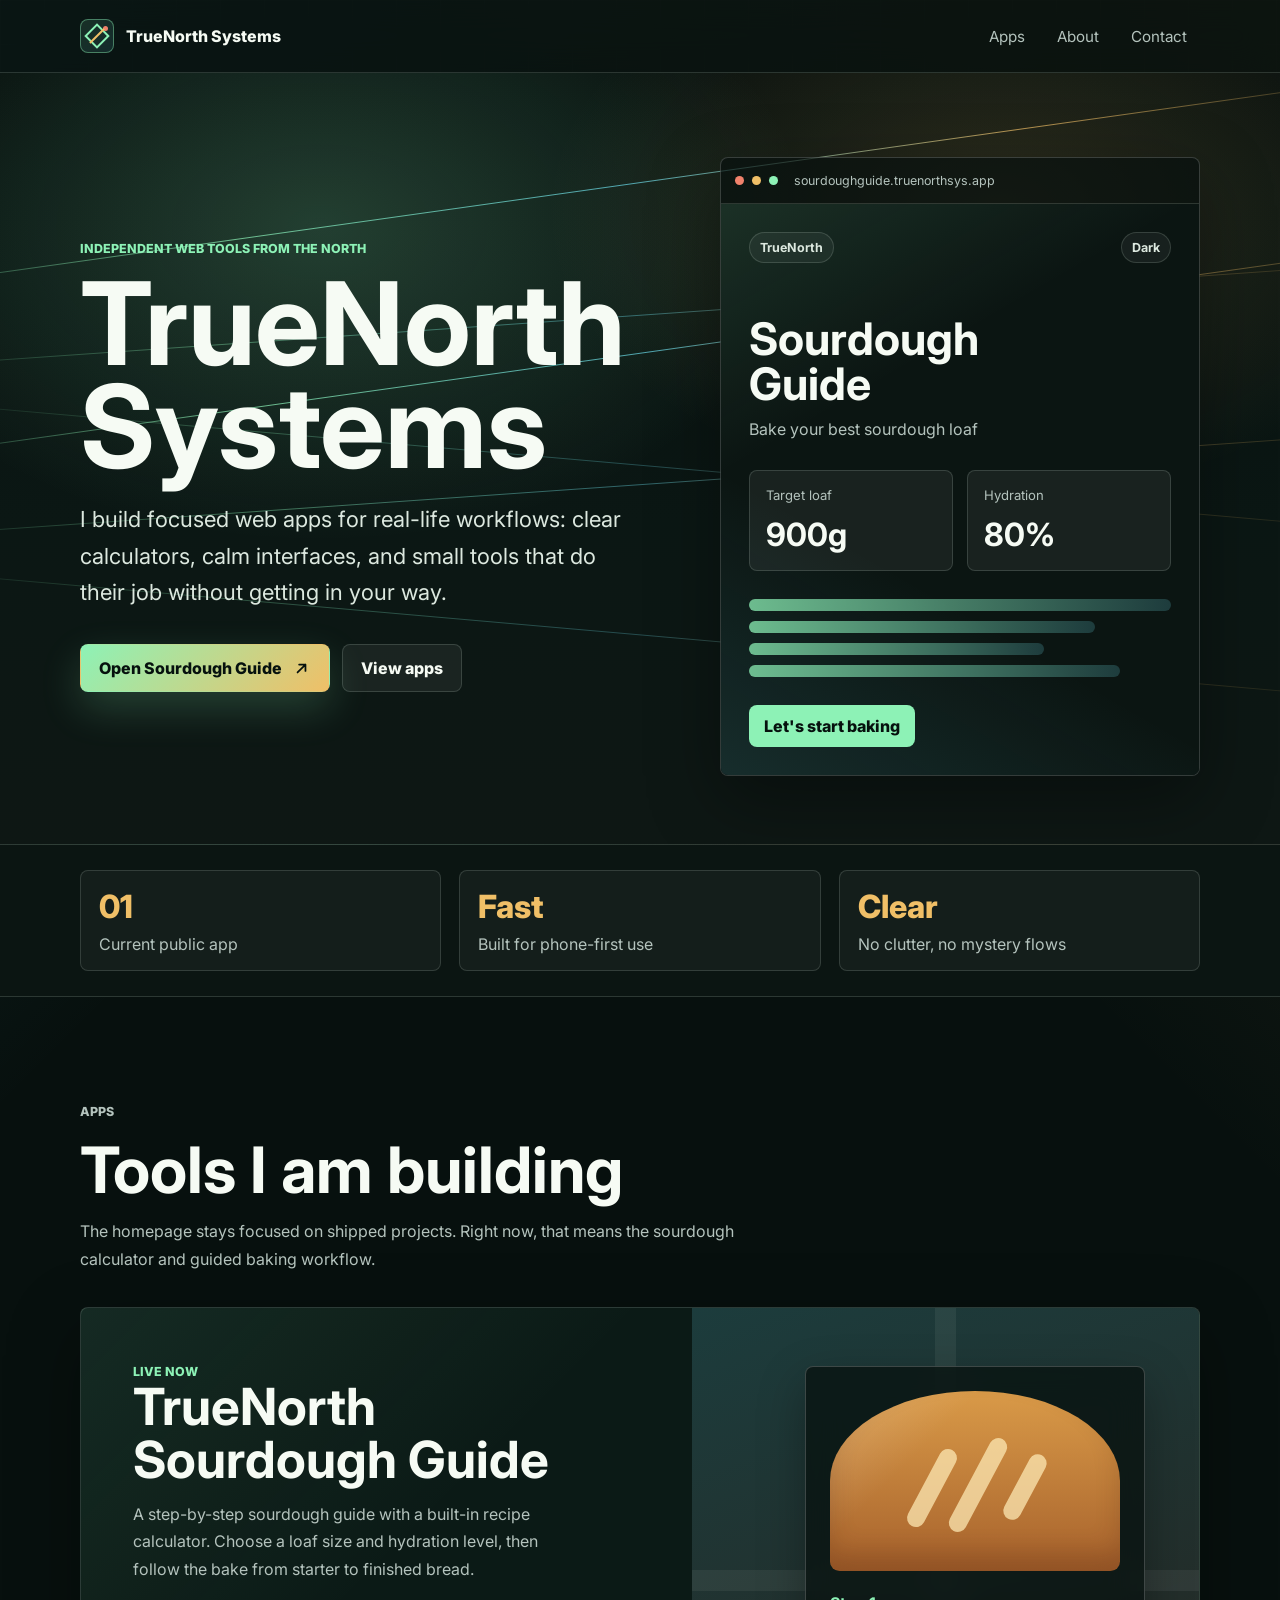
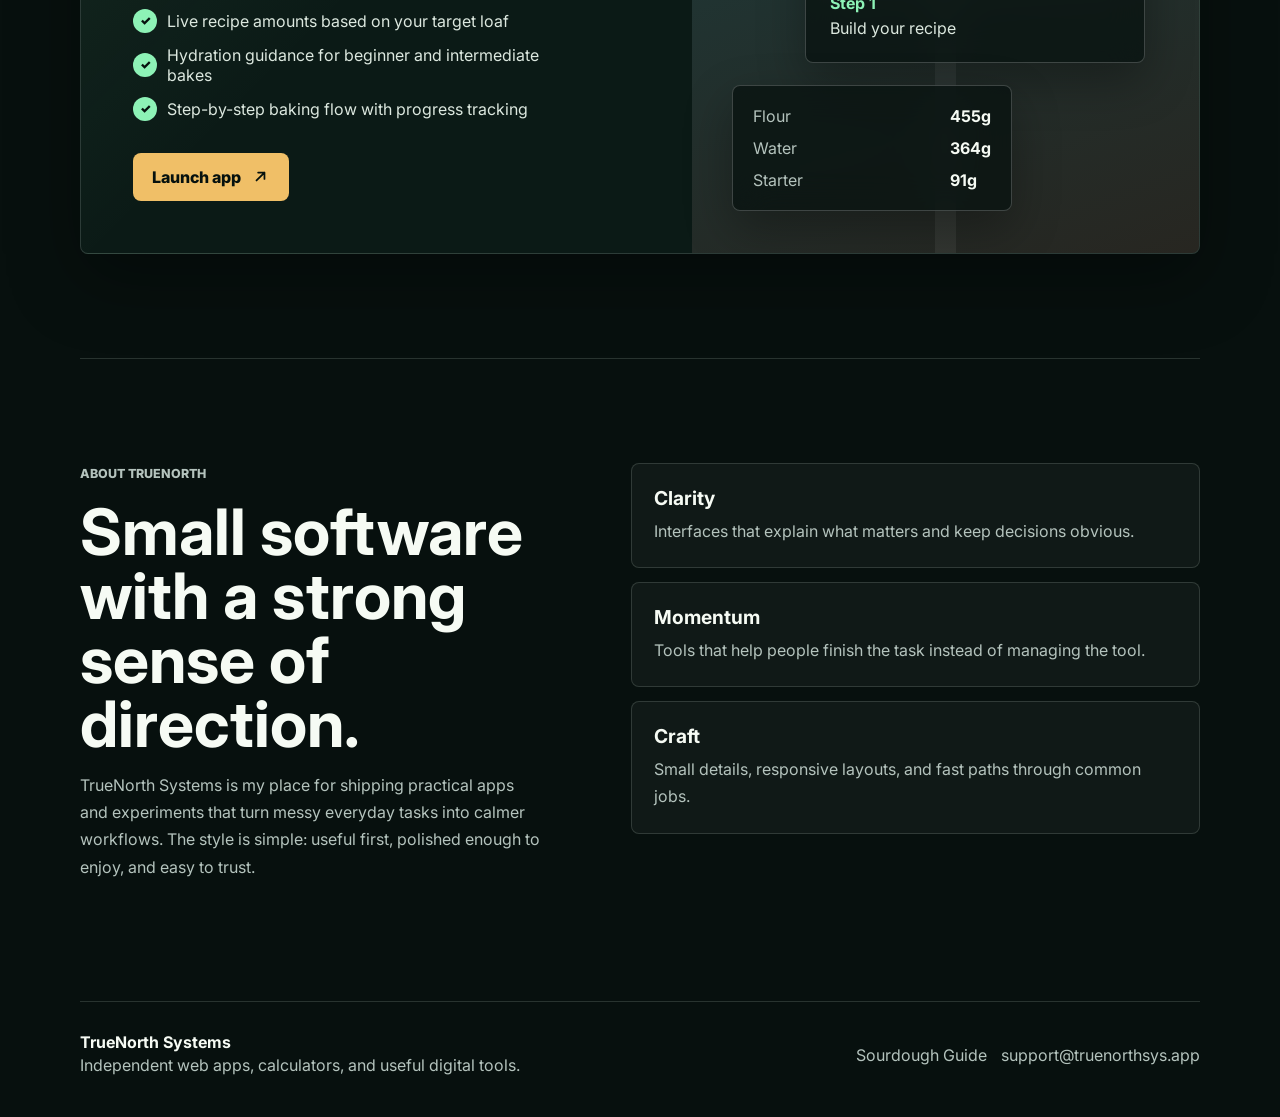
==== index.html @ cb827d07 "Add files via upload" ====
<!doctype html>
<html lang="en">
  <head>
    <meta charset="utf-8" />
    <meta name="viewport" content="width=device-width, initial-scale=1" />
    <title>TrueNorth Systems</title>
    <meta
      name="description"
      content="TrueNorth Systems is an independent studio building practical web apps, including the TrueNorth Sourdough Guide."
    />
    <meta name="theme-color" content="#08110f" />
    <link rel="preconnect" href="https://fonts.googleapis.com" />
    <link rel="preconnect" href="https://fonts.gstatic.com" crossorigin />
    <link
      href="https://fonts.googleapis.com/css2?family=Inter:wght@400;500;600;700;800&display=swap"
      rel="stylesheet"
    />
    <link rel="stylesheet" href="styles.css" />
  </head>
  <body>
    <a class="skip-link" href="#apps">Skip to apps</a>

    <header class="site-header">
      <nav class="nav-shell" aria-label="Primary navigation">
        <a class="brand" href="/" aria-label="TrueNorth Systems home">
          <span class="brand-mark" aria-hidden="true">
            <span></span>
          </span>
          <span>TrueNorth Systems</span>
        </a>
        <div class="nav-links">
          <a href="#apps">Apps</a>
          <a href="#about">About</a>
          <a href="mailto:support@truenorthsys.app">Contact</a>
        </div>
      </nav>
    </header>

    <main>
      <section class="hero">
        <div class="signal-field" aria-hidden="true">
          <span class="signal-line line-one"></span>
          <span class="signal-line line-two"></span>
          <span class="signal-line line-three"></span>
        </div>

        <div class="hero-inner">
          <div class="hero-copy">
            <p class="eyebrow">Independent web tools from the north</p>
            <h1>TrueNorth Systems</h1>
            <p class="hero-text">
              I build focused web apps for real-life workflows: clear calculators,
              calm interfaces, and small tools that do their job without getting in
              your way.
            </p>
            <div class="hero-actions">
              <a
                class="button primary"
                href="https://sourdoughguide.truenorthsys.app"
                target="_blank"
                rel="noopener noreferrer"
              >
                <span>Open Sourdough Guide</span>
                <svg viewBox="0 0 24 24" aria-hidden="true">
                  <path d="M7 17 17 7M9 7h8v8" />
                </svg>
              </a>
              <a class="button secondary" href="#apps">
                <span>View apps</span>
              </a>
            </div>
          </div>

          <aside class="hero-preview" aria-label="Sourdough Guide preview">
            <div class="preview-toolbar">
              <span></span>
              <span></span>
              <span></span>
              <p>sourdoughguide.truenorthsys.app</p>
            </div>
            <div class="preview-screen">
              <div class="preview-topline">
                <span class="app-pill">TrueNorth</span>
                <span class="mode-pill">Dark</span>
              </div>
              <h2>Sourdough Guide</h2>
              <p>Bake your best sourdough loaf</p>
              <div class="calculator-panel">
                <div>
                  <span class="panel-label">Target loaf</span>
                  <strong>900g</strong>
                </div>
                <div>
                  <span class="panel-label">Hydration</span>
                  <strong>80%</strong>
                </div>
              </div>
              <div class="recipe-lines" aria-hidden="true">
                <span></span>
                <span></span>
                <span></span>
                <span></span>
              </div>
              <div class="preview-cta">Let's start baking</div>
            </div>
          </aside>
        </div>
      </section>

      <section class="intro-band" aria-label="TrueNorth approach">
        <div class="intro-grid">
          <div>
            <span class="metric">01</span>
            <p>Current public app</p>
          </div>
          <div>
            <span class="metric">Fast</span>
            <p>Built for phone-first use</p>
          </div>
          <div>
            <span class="metric">Clear</span>
            <p>No clutter, no mystery flows</p>
          </div>
        </div>
      </section>

      <section class="apps-section" id="apps">
        <div class="section-heading">
          <p class="eyebrow">Apps</p>
          <h2>Tools I am building</h2>
          <p>
            The homepage stays focused on shipped projects. Right now, that means
            the sourdough calculator and guided baking workflow.
          </p>
        </div>

        <article class="product-feature">
          <div class="product-copy">
            <span class="product-kicker">Live now</span>
            <h3>TrueNorth Sourdough Guide</h3>
            <p>
              A step-by-step sourdough guide with a built-in recipe calculator.
              Choose a loaf size and hydration level, then follow the bake from
              starter to finished bread.
            </p>
            <ul class="feature-list">
              <li>Live recipe amounts based on your target loaf</li>
              <li>Hydration guidance for beginner and intermediate bakes</li>
              <li>Step-by-step baking flow with progress tracking</li>
            </ul>
            <a
              class="button product-button"
              href="https://sourdoughguide.truenorthsys.app"
              target="_blank"
              rel="noopener noreferrer"
            >
              <span>Launch app</span>
              <svg viewBox="0 0 24 24" aria-hidden="true">
                <path d="M7 17 17 7M9 7h8v8" />
              </svg>
            </a>
          </div>

          <div class="app-visual" aria-hidden="true">
            <div class="loaf-card">
              <div class="loaf">
                <span></span>
                <span></span>
                <span></span>
              </div>
              <div class="guide-step">
                <strong>Step 1</strong>
                <span>Build your recipe</span>
              </div>
            </div>
            <div class="formula-card">
              <span>Flour</span>
              <strong>455g</strong>
              <span>Water</span>
              <strong>364g</strong>
              <span>Starter</span>
              <strong>91g</strong>
            </div>
          </div>
        </article>
      </section>

      <section class="about-section" id="about">
        <div class="about-copy">
          <p class="eyebrow">About TrueNorth</p>
          <h2>Small software with a strong sense of direction.</h2>
          <p>
            TrueNorth Systems is my place for shipping practical apps and experiments
            that turn messy everyday tasks into calmer workflows. The style is simple:
            useful first, polished enough to enjoy, and easy to trust.
          </p>
        </div>
        <div class="principles">
          <div>
            <h3>Clarity</h3>
            <p>Interfaces that explain what matters and keep decisions obvious.</p>
          </div>
          <div>
            <h3>Momentum</h3>
            <p>Tools that help people finish the task instead of managing the tool.</p>
          </div>
          <div>
            <h3>Craft</h3>
            <p>Small details, responsive layouts, and fast paths through common jobs.</p>
          </div>
        </div>
      </section>
    </main>

    <footer class="site-footer">
      <div>
        <strong>TrueNorth Systems</strong>
        <p>Independent web apps, calculators, and useful digital tools.</p>
      </div>
      <div class="footer-links">
        <a href="https://sourdoughguide.truenorthsys.app" target="_blank" rel="noopener noreferrer">
          Sourdough Guide
        </a>
        <a href="mailto:support@truenorthsys.app">support@truenorthsys.app</a>
      </div>
    </footer>
  </body>
</html>
---- styles.css ----
:root {
  --ink: #f6fbf4;
  --muted: #b4c3bd;
  --soft: #dce8df;
  --night: #07100e;
  --forest: #0b241f;
  --panel: rgba(14, 30, 26, 0.74);
  --panel-strong: rgba(11, 24, 22, 0.9);
  --line: rgba(217, 237, 224, 0.16);
  --mint: #8df2b6;
  --aqua: #68d8e8;
  --gold: #f0bf67;
  --coral: #f1826c;
  --shadow: 0 24px 70px rgba(0, 0, 0, 0.36);
  color-scheme: dark;
}

* {
  box-sizing: border-box;
}

html {
  scroll-behavior: smooth;
}

body {
  overflow-x: hidden;
  margin: 0;
  font-family: "Inter", system-ui, -apple-system, BlinkMacSystemFont, "Segoe UI", sans-serif;
  color: var(--ink);
  background:
    linear-gradient(135deg, rgba(104, 216, 232, 0.14), transparent 28%),
    linear-gradient(225deg, rgba(240, 191, 103, 0.12), transparent 30%),
    var(--night);
}

body::before {
  position: fixed;
  inset: 0;
  z-index: -2;
  content: "";
  background-image:
    linear-gradient(rgba(255, 255, 255, 0.035) 1px, transparent 1px),
    linear-gradient(90deg, rgba(255, 255, 255, 0.035) 1px, transparent 1px);
  background-size: 44px 44px;
  mask-image: linear-gradient(to bottom, rgba(0, 0, 0, 0.95), transparent 75%);
}

a {
  color: inherit;
  text-decoration: none;
}

.skip-link {
  position: fixed;
  top: 12px;
  left: 12px;
  z-index: 20;
  padding: 10px 14px;
  color: var(--night);
  background: var(--mint);
  border-radius: 6px;
  transform: translateY(-160%);
}

.skip-link:focus {
  transform: translateY(0);
}

.site-header {
  position: sticky;
  top: 0;
  z-index: 10;
  border-bottom: 1px solid var(--line);
  background: rgba(7, 16, 14, 0.78);
  backdrop-filter: blur(20px);
}

.nav-shell {
  display: flex;
  align-items: center;
  justify-content: space-between;
  width: min(1120px, calc(100% - 40px));
  min-height: 72px;
  margin: 0 auto;
}

.brand,
.nav-links,
.hero-actions,
.button,
.preview-toolbar,
.preview-topline,
.calculator-panel,
.intro-grid,
.feature-list li,
.site-footer,
.footer-links {
  display: flex;
  align-items: center;
}

.brand {
  gap: 12px;
  font-weight: 800;
}

.brand-mark {
  position: relative;
  display: grid;
  width: 34px;
  height: 34px;
  place-items: center;
  border: 1px solid rgba(141, 242, 182, 0.42);
  border-radius: 8px;
  background: linear-gradient(135deg, rgba(141, 242, 182, 0.12), rgba(104, 216, 232, 0.12));
}

.brand-mark::before,
.brand-mark::after,
.brand-mark span {
  position: absolute;
  content: "";
}

.brand-mark::before {
  width: 14px;
  height: 14px;
  border: 2px solid var(--mint);
  transform: rotate(45deg);
}

.brand-mark::after {
  width: 2px;
  height: 20px;
  background: var(--gold);
  transform: rotate(45deg);
}

.brand-mark span {
  width: 5px;
  height: 5px;
  border-radius: 999px;
  background: var(--coral);
  transform: translate(8px, -8px);
}

.nav-links {
  gap: 6px;
}

.nav-links a {
  padding: 10px 13px;
  color: var(--muted);
  border-radius: 6px;
  font-size: 0.95rem;
  transition: color 180ms ease, background 180ms ease;
}

.nav-links a:hover,
.nav-links a:focus-visible {
  color: var(--ink);
  background: rgba(255, 255, 255, 0.07);
}

.hero {
  position: relative;
  overflow: hidden;
  min-height: 760px;
  border-bottom: 1px solid var(--line);
  background:
    radial-gradient(ellipse at 25% 20%, rgba(141, 242, 182, 0.2), transparent 36%),
    radial-gradient(ellipse at 78% 18%, rgba(240, 191, 103, 0.16), transparent 32%),
    linear-gradient(180deg, #07100e 0%, #0b1714 58%, #0e1714 100%);
}

.signal-field {
  position: absolute;
  inset: 0;
  overflow: hidden;
  opacity: 0.72;
}

.signal-line {
  position: absolute;
  left: -12%;
  width: 124%;
  height: 170px;
  border: 1px solid transparent;
  border-image: linear-gradient(90deg, transparent, var(--mint), var(--aqua), var(--gold), transparent) 1;
  border-left: 0;
  border-right: 0;
  filter: blur(0.2px);
  transform: rotate(-8deg);
}

.line-one {
  top: 110px;
}

.line-two {
  top: 242px;
  opacity: 0.56;
  transform: rotate(-4deg);
}

.line-three {
  top: 392px;
  opacity: 0.38;
  transform: rotate(5deg);
}

.hero-inner {
  position: relative;
  display: grid;
  grid-template-columns: minmax(0, 1fr) minmax(360px, 480px);
  gap: clamp(36px, 6vw, 88px);
  align-items: center;
  width: min(1120px, calc(100% - 40px));
  min-height: 690px;
  margin: 0 auto;
  padding: 84px 0 68px;
}

.hero-copy {
  min-width: 0;
  max-width: 650px;
}

.eyebrow,
.product-kicker {
  margin: 0 0 16px;
  color: var(--mint);
  font-size: 0.78rem;
  font-weight: 800;
  text-transform: uppercase;
  letter-spacing: 0;
}

h1,
h2,
h3,
p {
  margin-top: 0;
}

h1 {
  max-width: 740px;
  margin-bottom: 22px;
  font-size: clamp(4rem, 9vw, 8.5rem);
  line-height: 0.9;
  letter-spacing: 0;
}

.hero-text {
  max-width: 620px;
  margin-bottom: 34px;
  color: var(--soft);
  font-size: clamp(1.12rem, 2vw, 1.38rem);
  line-height: 1.65;
}

.hero-actions {
  flex-wrap: wrap;
  gap: 12px;
}

.button {
  justify-content: center;
  gap: 10px;
  min-height: 48px;
  padding: 0 18px;
  border: 1px solid transparent;
  border-radius: 8px;
  font-weight: 800;
  transition: transform 180ms ease, border-color 180ms ease, background 180ms ease;
}

.button svg {
  width: 19px;
  height: 19px;
  fill: none;
  stroke: currentColor;
  stroke-linecap: round;
  stroke-linejoin: round;
  stroke-width: 2.2;
}

.button:hover,
.button:focus-visible {
  transform: translateY(-2px);
}

.primary {
  color: #06110e;
  background: linear-gradient(135deg, var(--mint), var(--gold));
  box-shadow: 0 16px 40px rgba(141, 242, 182, 0.2);
}

.secondary {
  color: var(--ink);
  border-color: var(--line);
  background: rgba(255, 255, 255, 0.06);
}

.hero-preview {
  width: 100%;
  min-width: 0;
  overflow: hidden;
  border: 1px solid rgba(255, 255, 255, 0.18);
  border-radius: 8px;
  background: rgba(7, 16, 14, 0.68);
  box-shadow: var(--shadow);
}

.preview-toolbar {
  gap: 8px;
  min-height: 46px;
  padding: 0 14px;
  border-bottom: 1px solid var(--line);
}

.preview-toolbar span {
  width: 9px;
  height: 9px;
  border-radius: 999px;
  background: var(--coral);
}

.preview-toolbar span:nth-child(2) {
  background: var(--gold);
}

.preview-toolbar span:nth-child(3) {
  background: var(--mint);
}

.preview-toolbar p {
  min-width: 0;
  overflow: hidden;
  margin: 0 0 0 8px;
  color: var(--muted);
  font-size: 0.78rem;
  white-space: nowrap;
  text-overflow: ellipsis;
}

.preview-screen {
  overflow: hidden;
  min-height: 500px;
  padding: 28px;
  background:
    linear-gradient(150deg, rgba(141, 242, 182, 0.12), transparent 32%),
    linear-gradient(30deg, rgba(104, 216, 232, 0.12), transparent 36%),
    #0b1512;
}

.preview-topline {
  justify-content: space-between;
  margin-bottom: 54px;
}

.app-pill,
.mode-pill {
  padding: 7px 10px;
  border: 1px solid var(--line);
  border-radius: 999px;
  color: var(--soft);
  font-size: 0.78rem;
  font-weight: 700;
  background: rgba(255, 255, 255, 0.05);
}

.preview-screen h2 {
  max-width: 280px;
  margin-bottom: 10px;
  font-size: 2.8rem;
  line-height: 1;
}

.preview-screen p {
  max-width: 315px;
  color: var(--muted);
  line-height: 1.6;
}

.calculator-panel {
  justify-content: space-between;
  gap: 14px;
  margin: 28px 0;
}

.calculator-panel div {
  flex: 1;
  min-height: 96px;
  padding: 16px;
  border: 1px solid var(--line);
  border-radius: 8px;
  background: rgba(255, 255, 255, 0.06);
}

.panel-label {
  display: block;
  margin-bottom: 12px;
  color: var(--muted);
  font-size: 0.82rem;
}

.calculator-panel strong {
  display: block;
  font-size: 2rem;
}

.recipe-lines {
  display: grid;
  gap: 10px;
  margin-bottom: 28px;
}

.recipe-lines span {
  height: 12px;
  border-radius: 999px;
  background: linear-gradient(90deg, rgba(141, 242, 182, 0.74), rgba(104, 216, 232, 0.2));
}

.recipe-lines span:nth-child(2) {
  width: 82%;
}

.recipe-lines span:nth-child(3) {
  width: 70%;
}

.recipe-lines span:nth-child(4) {
  width: 88%;
}

.preview-cta {
  display: inline-flex;
  align-items: center;
  min-height: 42px;
  padding: 0 15px;
  border-radius: 8px;
  color: #06110e;
  font-weight: 800;
  background: var(--mint);
}

.intro-band {
  border-bottom: 1px solid var(--line);
  background: #0b1512;
}

.intro-grid {
  justify-content: space-between;
  gap: 18px;
  width: min(1120px, calc(100% - 40px));
  margin: 0 auto;
  padding: 25px 0;
}

.intro-grid div {
  flex: 1;
  min-height: 92px;
  padding: 16px 18px;
  border: 1px solid var(--line);
  border-radius: 8px;
  background: rgba(255, 255, 255, 0.04);
}

.metric {
  display: block;
  margin-bottom: 8px;
  color: var(--gold);
  font-size: clamp(1.2rem, 3vw, 2rem);
  font-weight: 800;
}

.intro-grid p {
  margin: 0;
  color: var(--muted);
}

.apps-section,
.about-section {
  width: min(1120px, calc(100% - 40px));
  margin: 0 auto;
  padding: 104px 0;
}

.section-heading {
  max-width: 680px;
  margin-bottom: 34px;
}

.section-heading h2,
.about-copy h2 {
  margin-bottom: 16px;
  font-size: clamp(2.35rem, 5vw, 4.6rem);
  line-height: 1;
}

.section-heading p,
.about-copy p,
.product-copy p,
.principles p,
.site-footer p {
  color: var(--muted);
  line-height: 1.7;
}

.product-feature {
  display: grid;
  grid-template-columns: minmax(0, 1.04fr) minmax(320px, 0.96fr);
  gap: clamp(30px, 5vw, 62px);
  align-items: stretch;
  overflow: hidden;
  border: 1px solid var(--line);
  border-radius: 8px;
  background:
    linear-gradient(135deg, rgba(141, 242, 182, 0.08), transparent 34%),
    var(--panel);
  box-shadow: var(--shadow);
}

.product-copy {
  padding: clamp(30px, 5vw, 52px);
}

.product-copy h3 {
  margin-bottom: 16px;
  font-size: clamp(2rem, 4vw, 3.6rem);
  line-height: 1.03;
}

.feature-list {
  display: grid;
  gap: 12px;
  padding: 0;
  margin: 26px 0 32px;
  list-style: none;
}

.feature-list li {
  gap: 10px;
  color: var(--soft);
}

.feature-list li::before {
  display: grid;
  flex: 0 0 24px;
  width: 24px;
  height: 24px;
  place-items: center;
  border-radius: 999px;
  color: #06110e;
  font-size: 0.78rem;
  font-weight: 900;
  content: "✓";
  background: var(--mint);
}

.product-button {
  display: inline-flex;
  color: #06110e;
  background: var(--gold);
}

.app-visual {
  position: relative;
  min-height: 520px;
  padding: 34px;
  background:
    linear-gradient(90deg, transparent 48%, rgba(255, 255, 255, 0.06) 48% 52%, transparent 52%),
    linear-gradient(0deg, transparent 48%, rgba(255, 255, 255, 0.06) 48% 52%, transparent 52%),
    linear-gradient(160deg, rgba(104, 216, 232, 0.18), rgba(241, 130, 108, 0.12));
  background-size: 100% 100%, 100% 100%, auto;
}

.loaf-card,
.formula-card {
  position: absolute;
  border: 1px solid rgba(255, 255, 255, 0.2);
  border-radius: 8px;
  background: rgba(8, 18, 16, 0.78);
  box-shadow: 0 18px 48px rgba(0, 0, 0, 0.3);
  backdrop-filter: blur(18px);
}

.loaf-card {
  top: 58px;
  right: 54px;
  width: min(76%, 340px);
  padding: 24px;
}

.loaf {
  position: relative;
  height: 180px;
  margin-bottom: 22px;
  border-radius: 52% 52% 10px 10px;
  background:
    linear-gradient(135deg, rgba(255, 255, 255, 0.18), transparent 32%),
    linear-gradient(180deg, #d99a48 0%, #a7622c 100%);
  box-shadow: inset 0 -18px 24px rgba(67, 29, 12, 0.22);
}

.loaf span {
  position: absolute;
  top: 54px;
  left: 32%;
  width: 18px;
  height: 86px;
  border-radius: 999px;
  background: rgba(255, 236, 184, 0.72);
  transform: rotate(28deg);
}

.loaf span:nth-child(2) {
  left: 48%;
  top: 42px;
  height: 104px;
}

.loaf span:nth-child(3) {
  left: 64%;
  top: 60px;
  height: 72px;
}

.guide-step {
  display: grid;
  gap: 5px;
}

.guide-step strong {
  color: var(--mint);
}

.guide-step span {
  color: var(--soft);
}

.formula-card {
  left: 40px;
  bottom: 42px;
  display: grid;
  grid-template-columns: 1fr auto;
  gap: 12px 28px;
  width: min(70%, 280px);
  padding: 20px;
}

.formula-card span {
  color: var(--muted);
}

.formula-card strong {
  color: var(--ink);
}

.about-section {
  display: grid;
  grid-template-columns: minmax(0, 0.9fr) minmax(320px, 1.1fr);
  gap: clamp(34px, 7vw, 86px);
  align-items: start;
  border-top: 1px solid var(--line);
}

.about-copy {
  max-width: 520px;
}

.principles {
  display: grid;
  gap: 14px;
}

.principles div {
  padding: 22px;
  border: 1px solid var(--line);
  border-radius: 8px;
  background: rgba(255, 255, 255, 0.04);
}

.principles h3 {
  margin-bottom: 8px;
  font-size: 1.2rem;
}

.principles p,
.site-footer p {
  margin-bottom: 0;
}

.site-footer {
  justify-content: space-between;
  gap: 24px;
  width: min(1120px, calc(100% - 40px));
  margin: 0 auto;
  padding: 30px 0 38px;
  border-top: 1px solid var(--line);
}

.footer-links {
  flex-wrap: wrap;
  justify-content: flex-end;
  gap: 14px;
}

.footer-links a {
  color: var(--muted);
}

.footer-links a:hover,
.footer-links a:focus-visible {
  color: var(--ink);
}

@media (max-width: 900px) {
  .hero {
    min-height: auto;
  }

  .hero-inner,
  .product-feature,
  .about-section {
    grid-template-columns: 1fr;
  }

  .hero-preview {
    max-width: 560px;
  }

  .intro-grid {
    align-items: stretch;
    flex-direction: column;
  }

  .app-visual {
    min-height: 460px;
  }
}

@media (max-width: 640px) {
  .nav-shell {
    width: min(1120px, calc(100% - 28px));
    min-height: 64px;
  }

  .brand {
    font-size: 0.95rem;
  }

  .brand-mark {
    width: 30px;
    height: 30px;
  }

  .nav-links {
    gap: 2px;
  }

  .nav-links a {
    padding: 9px 8px;
    font-size: 0.84rem;
  }

  .nav-links a[href^="mailto"] {
    display: none;
  }

  .hero-inner,
  .apps-section,
  .about-section,
  .site-footer {
    width: min(1120px, calc(100% - 28px));
  }

  .hero-inner {
    padding-top: 58px;
  }

  .hero-preview {
    max-width: calc(100vw - 28px);
  }

  .mode-pill {
    display: none;
  }

  h1 {
    font-size: clamp(3.2rem, 14vw, 3.9rem);
  }

  .hero-text {
    font-size: 1.02rem;
  }

  .button {
    width: 100%;
  }

  .preview-screen {
    min-height: 420px;
    padding: 22px;
  }

  .preview-screen h2 {
    font-size: 2.1rem;
  }

  .preview-topline {
    margin-bottom: 40px;
  }

  .calculator-panel {
    flex-direction: column;
  }

  .calculator-panel div {
    width: 100%;
    min-height: 84px;
  }

  .product-copy {
    padding: 26px;
  }

  .app-visual {
    min-height: 430px;
    padding: 20px;
  }

  .loaf-card {
    top: 28px;
    right: 20px;
    width: calc(100% - 40px);
  }

  .formula-card {
    left: 20px;
    right: 20px;
    bottom: 24px;
    width: auto;
  }

  .site-footer {
    align-items: flex-start;
    flex-direction: column;
  }

  .footer-links {
    align-items: flex-start;
    flex-direction: column;
  }
}
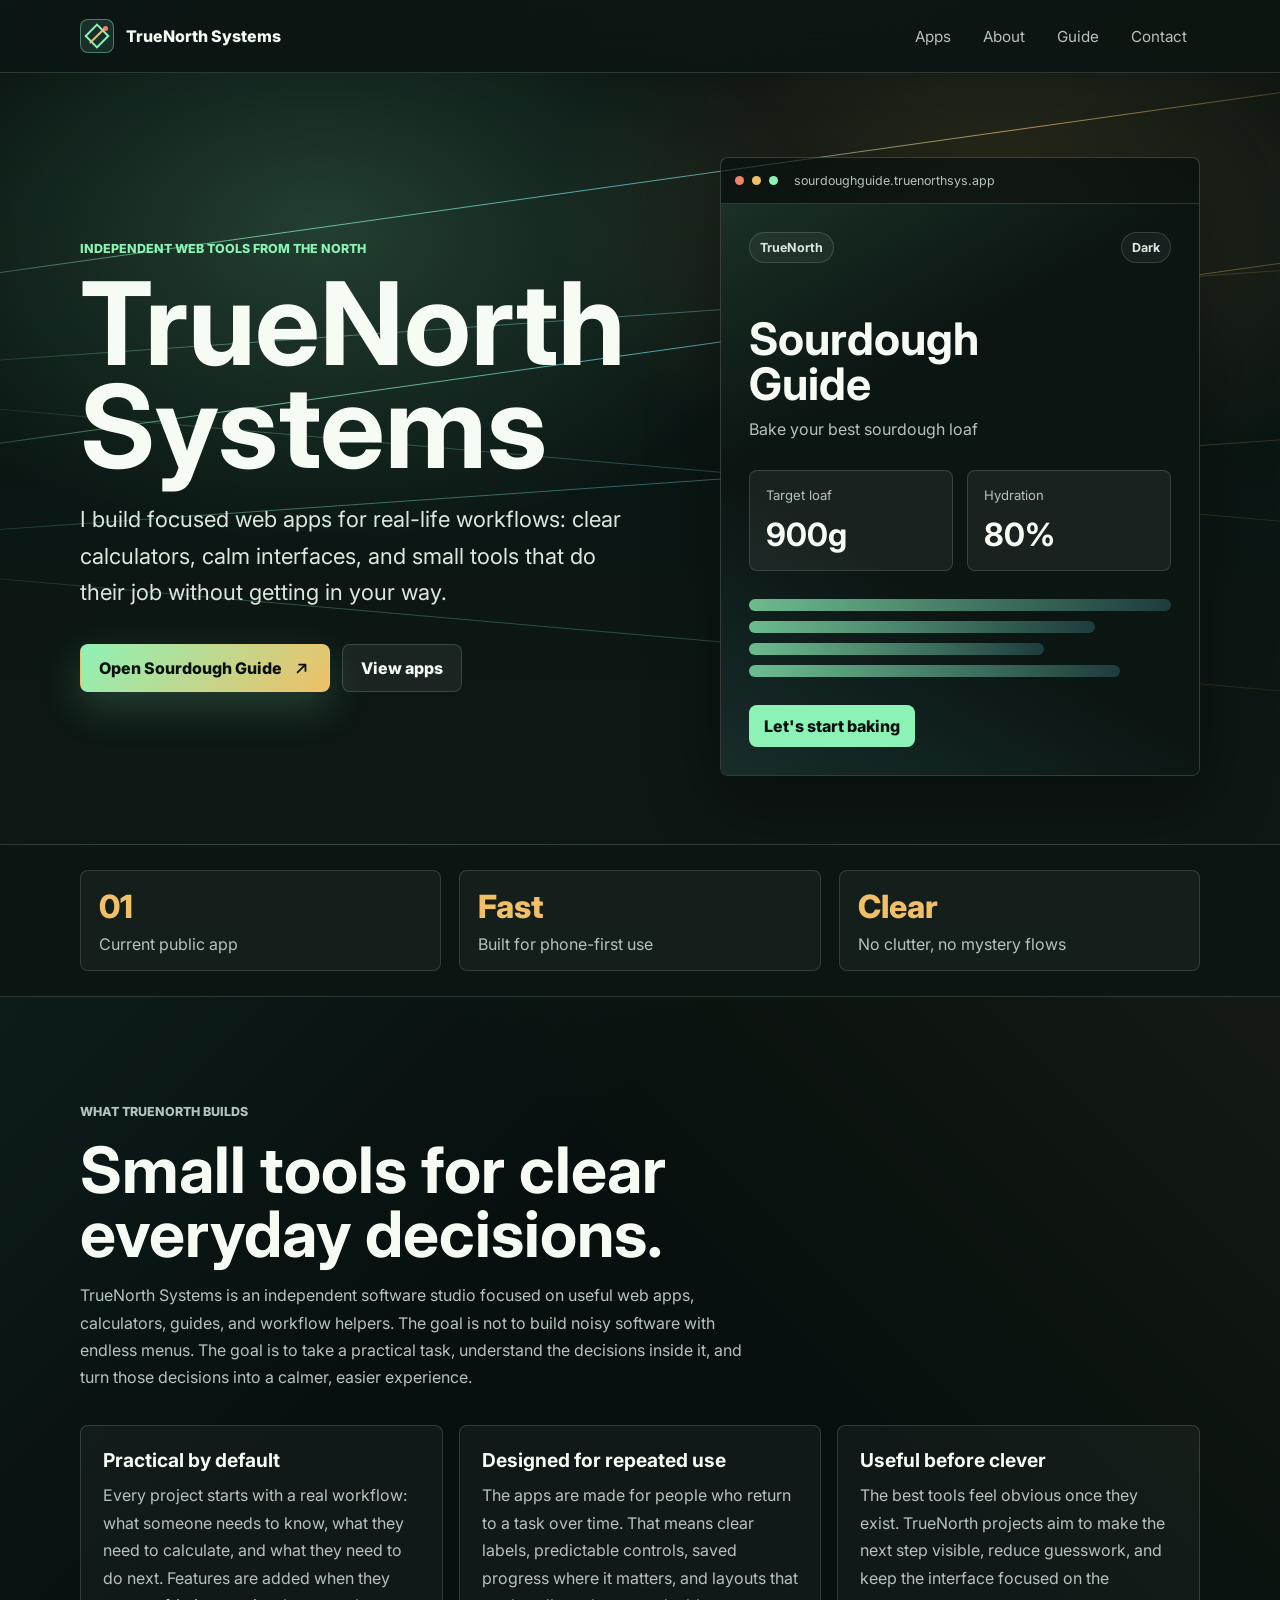
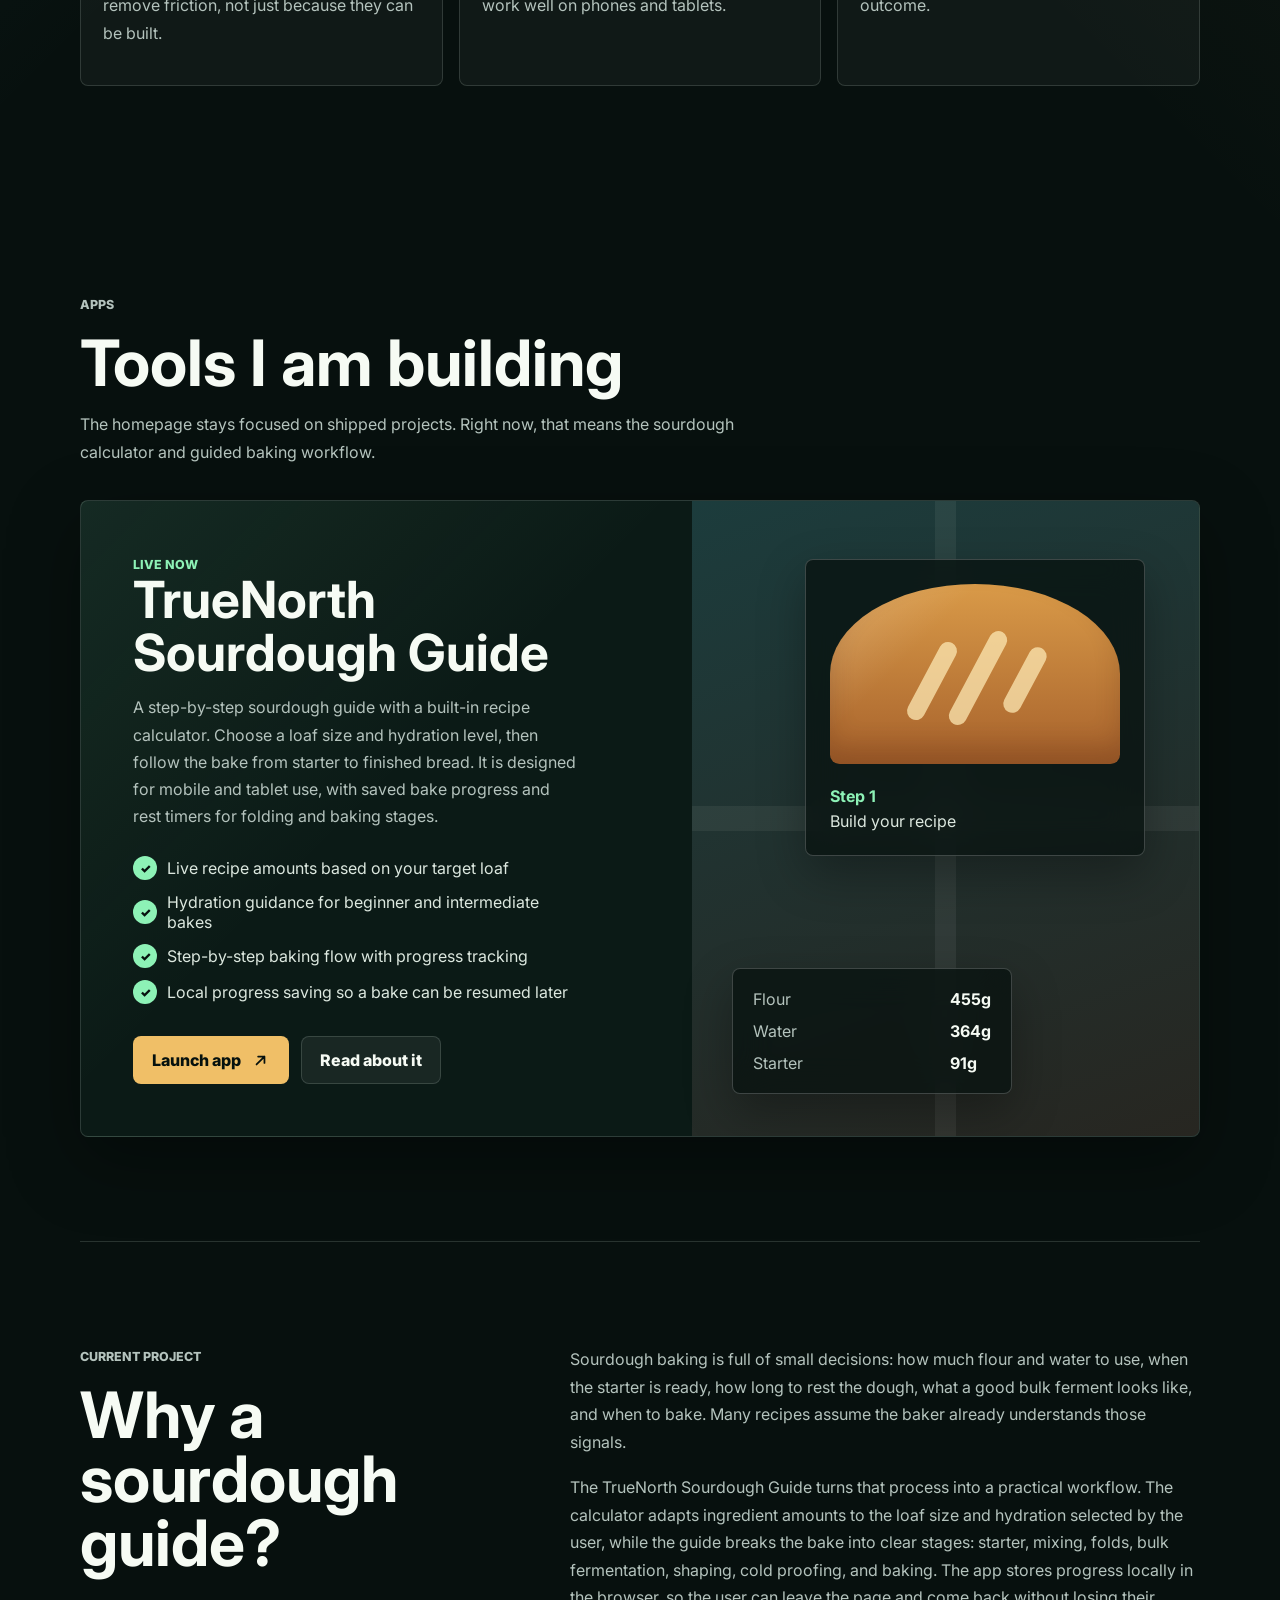
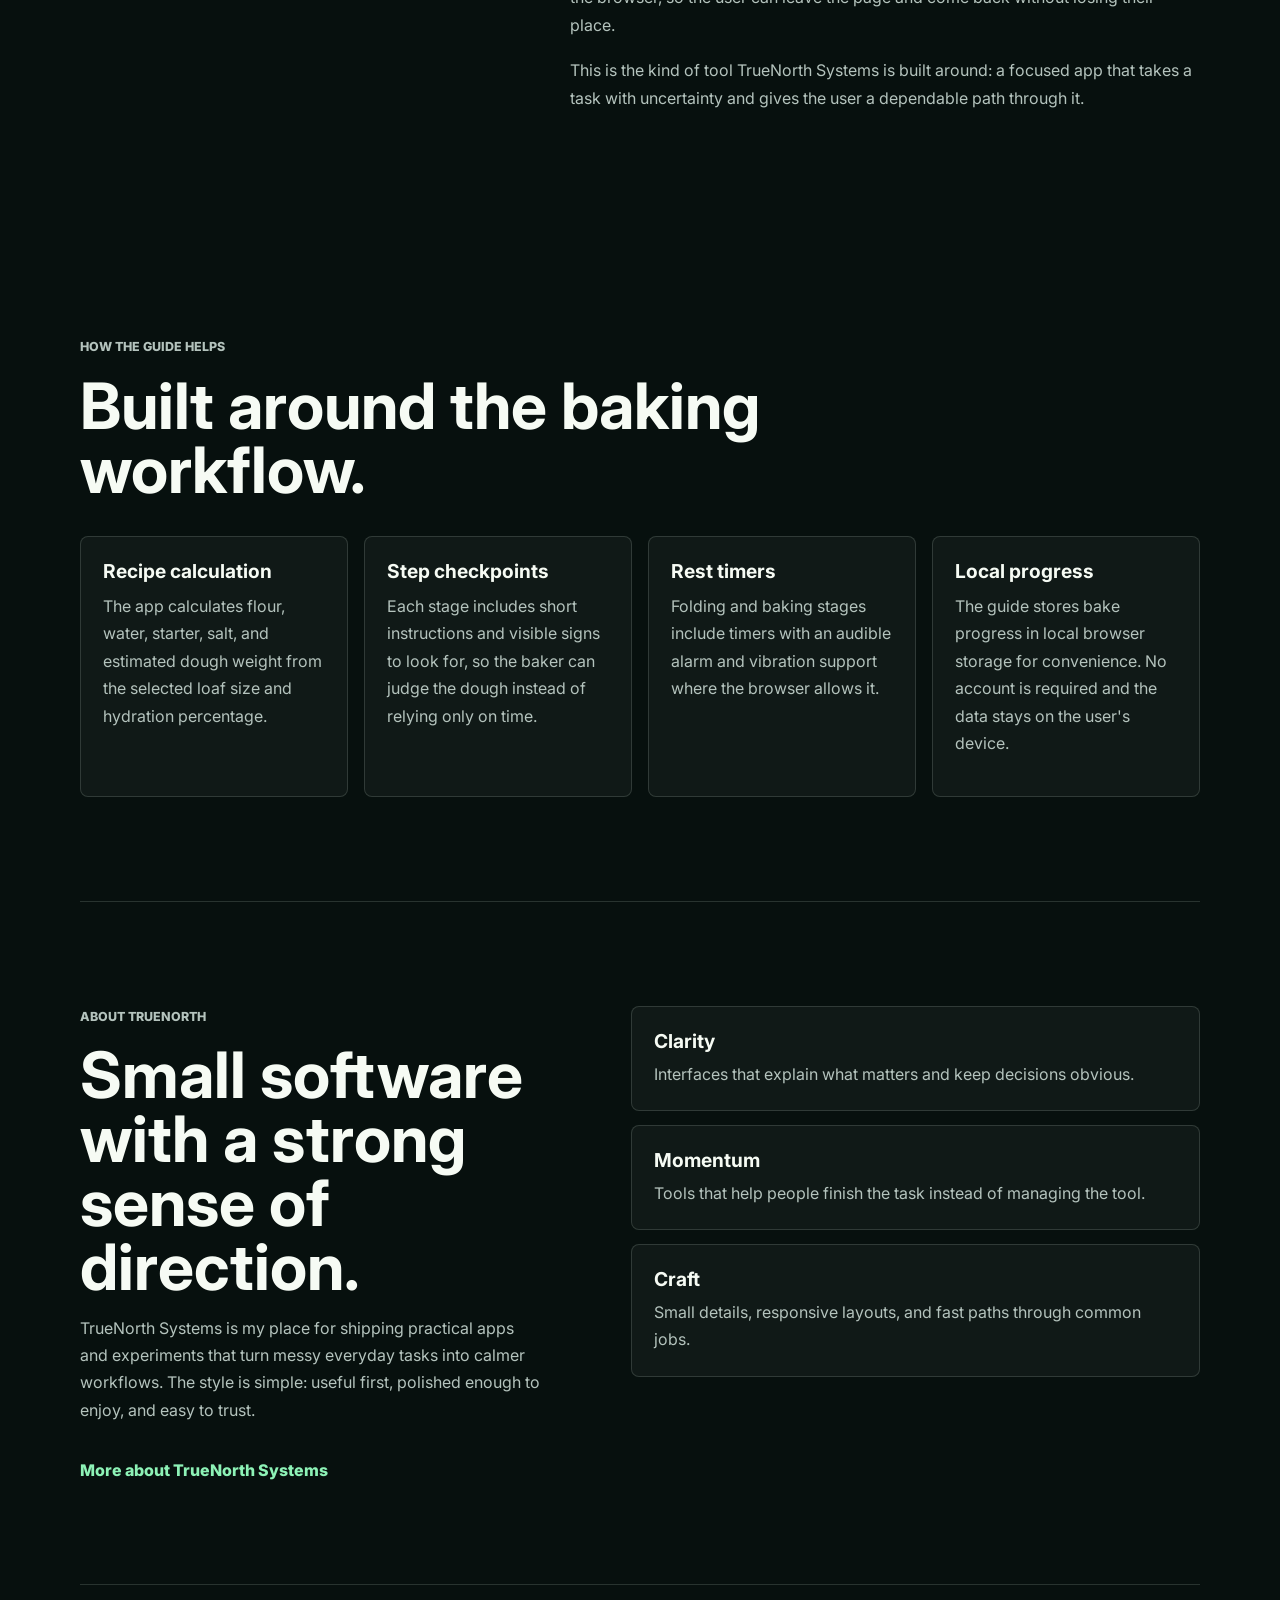
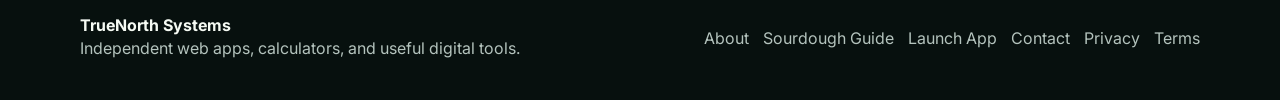
==== commit ee978649: "Add AdSense-ready website content" ====
--- a/index.html
+++ b/index.html
@@ -15,6 +15,11 @@
       href="https://fonts.googleapis.com/css2?family=Inter:wght@400;500;600;700;800&display=swap"
       rel="stylesheet"
     />
+    <script
+      async
+      src="https://pagead2.googlesyndication.com/pagead/js/adsbygoogle.js?client=ca-pub-8562167361166368"
+      crossorigin="anonymous"
+    ></script>
     <link rel="stylesheet" href="styles.css" />
   </head>
   <body>
@@ -30,8 +35,9 @@
         </a>
         <div class="nav-links">
           <a href="#apps">Apps</a>
-          <a href="#about">About</a>
-          <a href="mailto:support@truenorthsys.app">Contact</a>
+          <a href="/about/">About</a>
+          <a href="/sourdough-guide/">Guide</a>
+          <a href="/contact/">Contact</a>
         </div>
       </nav>
     </header>
@@ -124,6 +130,47 @@
         </div>
       </section>
 
+      <section class="content-section">
+        <div class="section-heading">
+          <p class="eyebrow">What TrueNorth Builds</p>
+          <h2>Small tools for clear everyday decisions.</h2>
+          <p>
+            TrueNorth Systems is an independent software studio focused on useful web
+            apps, calculators, guides, and workflow helpers. The goal is not to build
+            noisy software with endless menus. The goal is to take a practical task,
+            understand the decisions inside it, and turn those decisions into a
+            calmer, easier experience.
+          </p>
+        </div>
+
+        <div class="article-grid">
+          <article>
+            <h3>Practical by default</h3>
+            <p>
+              Every project starts with a real workflow: what someone needs to know,
+              what they need to calculate, and what they need to do next. Features are
+              added when they remove friction, not just because they can be built.
+            </p>
+          </article>
+          <article>
+            <h3>Designed for repeated use</h3>
+            <p>
+              The apps are made for people who return to a task over time. That means
+              clear labels, predictable controls, saved progress where it matters, and
+              layouts that work well on phones and tablets.
+            </p>
+          </article>
+          <article>
+            <h3>Useful before clever</h3>
+            <p>
+              The best tools feel obvious once they exist. TrueNorth projects aim to
+              make the next step visible, reduce guesswork, and keep the interface
+              focused on the outcome.
+            </p>
+          </article>
+        </div>
+      </section>
+
       <section class="apps-section" id="apps">
         <div class="section-heading">
           <p class="eyebrow">Apps</p>
@@ -141,24 +188,31 @@
             <p>
               A step-by-step sourdough guide with a built-in recipe calculator.
               Choose a loaf size and hydration level, then follow the bake from
-              starter to finished bread.
+              starter to finished bread. It is designed for mobile and tablet use,
+              with saved bake progress and rest timers for folding and baking stages.
             </p>
             <ul class="feature-list">
               <li>Live recipe amounts based on your target loaf</li>
               <li>Hydration guidance for beginner and intermediate bakes</li>
               <li>Step-by-step baking flow with progress tracking</li>
+              <li>Local progress saving so a bake can be resumed later</li>
             </ul>
-            <a
-              class="button product-button"
-              href="https://sourdoughguide.truenorthsys.app"
-              target="_blank"
-              rel="noopener noreferrer"
-            >
-              <span>Launch app</span>
-              <svg viewBox="0 0 24 24" aria-hidden="true">
-                <path d="M7 17 17 7M9 7h8v8" />
-              </svg>
-            </a>
+            <div class="button-row">
+              <a
+                class="button product-button"
+                href="https://sourdoughguide.truenorthsys.app"
+                target="_blank"
+                rel="noopener noreferrer"
+              >
+                <span>Launch app</span>
+                <svg viewBox="0 0 24 24" aria-hidden="true">
+                  <path d="M7 17 17 7M9 7h8v8" />
+                </svg>
+              </a>
+              <a class="button secondary" href="/sourdough-guide/">
+                <span>Read about it</span>
+              </a>
+            </div>
           </div>
 
           <div class="app-visual" aria-hidden="true">
@@ -185,6 +239,71 @@
         </article>
       </section>
 
+      <section class="content-section split-section">
+        <div class="section-heading">
+          <p class="eyebrow">Current Project</p>
+          <h2>Why a sourdough guide?</h2>
+        </div>
+        <div class="long-copy">
+          <p>
+            Sourdough baking is full of small decisions: how much flour and water to
+            use, when the starter is ready, how long to rest the dough, what a good
+            bulk ferment looks like, and when to bake. Many recipes assume the baker
+            already understands those signals.
+          </p>
+          <p>
+            The TrueNorth Sourdough Guide turns that process into a practical workflow.
+            The calculator adapts ingredient amounts to the loaf size and hydration
+            selected by the user, while the guide breaks the bake into clear stages:
+            starter, mixing, folds, bulk fermentation, shaping, cold proofing, and
+            baking. The app stores progress locally in the browser, so the user can
+            leave the page and come back without losing their place.
+          </p>
+          <p>
+            This is the kind of tool TrueNorth Systems is built around: a focused app
+            that takes a task with uncertainty and gives the user a dependable path
+            through it.
+          </p>
+        </div>
+      </section>
+
+      <section class="content-section">
+        <div class="section-heading">
+          <p class="eyebrow">How The Guide Helps</p>
+          <h2>Built around the baking workflow.</h2>
+        </div>
+        <div class="article-grid four">
+          <article>
+            <h3>Recipe calculation</h3>
+            <p>
+              The app calculates flour, water, starter, salt, and estimated dough
+              weight from the selected loaf size and hydration percentage.
+            </p>
+          </article>
+          <article>
+            <h3>Step checkpoints</h3>
+            <p>
+              Each stage includes short instructions and visible signs to look for,
+              so the baker can judge the dough instead of relying only on time.
+            </p>
+          </article>
+          <article>
+            <h3>Rest timers</h3>
+            <p>
+              Folding and baking stages include timers with an audible alarm and
+              vibration support where the browser allows it.
+            </p>
+          </article>
+          <article>
+            <h3>Local progress</h3>
+            <p>
+              The guide stores bake progress in local browser storage for convenience.
+              No account is required and the data stays on the user's device.
+            </p>
+          </article>
+        </div>
+      </section>
+
       <section class="about-section" id="about">
         <div class="about-copy">
           <p class="eyebrow">About TrueNorth</p>
@@ -194,6 +313,7 @@
             that turn messy everyday tasks into calmer workflows. The style is simple:
             useful first, polished enough to enjoy, and easy to trust.
           </p>
+          <a class="text-link" href="/about/">More about TrueNorth Systems</a>
         </div>
         <div class="principles">
           <div>
@@ -218,10 +338,14 @@
         <p>Independent web apps, calculators, and useful digital tools.</p>
       </div>
       <div class="footer-links">
+        <a href="/about/">About</a>
+        <a href="/sourdough-guide/">Sourdough Guide</a>
         <a href="https://sourdoughguide.truenorthsys.app" target="_blank" rel="noopener noreferrer">
-          Sourdough Guide
+          Launch App
         </a>
-        <a href="mailto:support@truenorthsys.app">support@truenorthsys.app</a>
+        <a href="/contact/">Contact</a>
+        <a href="/privacy/">Privacy</a>
+        <a href="/terms/">Terms</a>
       </div>
     </footer>
   </body>
--- a/styles.css
+++ b/styles.css
@@ -482,7 +482,9 @@
 }
 
 .apps-section,
-.about-section {
+.about-section,
+.content-section,
+.page-shell {
   width: min(1120px, calc(100% - 40px));
   margin: 0 auto;
   padding: 104px 0;
@@ -566,6 +568,155 @@
   background: var(--gold);
 }
 
+.button-row {
+  display: flex;
+  flex-wrap: wrap;
+  gap: 12px;
+}
+
+.article-grid {
+  display: grid;
+  grid-template-columns: repeat(3, minmax(0, 1fr));
+  gap: 16px;
+}
+
+.article-grid.four {
+  grid-template-columns: repeat(4, minmax(0, 1fr));
+}
+
+.article-grid article,
+.content-card,
+.policy-card {
+  padding: 22px;
+  border: 1px solid var(--line);
+  border-radius: 8px;
+  background: rgba(255, 255, 255, 0.04);
+}
+
+.article-grid h3,
+.content-card h3,
+.policy-card h2 {
+  margin-bottom: 10px;
+  font-size: 1.2rem;
+}
+
+.article-grid p,
+.content-card p,
+.policy-card p,
+.policy-card li,
+.long-copy p {
+  color: var(--muted);
+  line-height: 1.72;
+}
+
+.split-section {
+  display: grid;
+  grid-template-columns: minmax(0, 0.8fr) minmax(0, 1.2fr);
+  gap: clamp(30px, 6vw, 70px);
+  align-items: start;
+  border-top: 1px solid var(--line);
+}
+
+.long-copy {
+  max-width: 730px;
+}
+
+.long-copy p:not(:last-child) {
+  margin-bottom: 18px;
+}
+
+.text-link {
+  display: inline-flex;
+  margin-top: 20px;
+  color: var(--mint);
+  font-weight: 800;
+}
+
+.page-hero {
+  padding: 82px 0 52px;
+  border-bottom: 1px solid var(--line);
+  background:
+    radial-gradient(ellipse at 18% 18%, rgba(141, 242, 182, 0.16), transparent 34%),
+    radial-gradient(ellipse at 80% 10%, rgba(240, 191, 103, 0.13), transparent 32%),
+    #07100e;
+}
+
+.page-hero-inner {
+  width: min(1120px, calc(100% - 40px));
+  margin: 0 auto;
+}
+
+.page-hero h1 {
+  max-width: 860px;
+  margin-bottom: 18px;
+  font-size: clamp(3.2rem, 8vw, 7rem);
+  line-height: 0.94;
+}
+
+.page-hero p {
+  max-width: 720px;
+  color: var(--soft);
+  font-size: clamp(1.05rem, 2vw, 1.25rem);
+  line-height: 1.65;
+}
+
+.page-shell {
+  display: grid;
+  gap: 18px;
+}
+
+.page-shell.narrow {
+  max-width: 860px;
+}
+
+.policy-card ul {
+  margin: 12px 0 0;
+  padding-left: 20px;
+}
+
+.policy-card li + li {
+  margin-top: 8px;
+}
+
+.contact-grid {
+  display: grid;
+  grid-template-columns: minmax(0, 0.9fr) minmax(0, 1.1fr);
+  gap: 18px;
+}
+
+.contact-method {
+  display: block;
+  margin-top: 16px;
+  color: var(--mint);
+  font-size: 1.25rem;
+  font-weight: 800;
+  overflow-wrap: anywhere;
+}
+
+.faq-list {
+  display: grid;
+  gap: 14px;
+}
+
+.faq-list details {
+  padding: 18px 20px;
+  border: 1px solid var(--line);
+  border-radius: 8px;
+  background: rgba(255, 255, 255, 0.04);
+}
+
+.faq-list summary {
+  cursor: pointer;
+  color: var(--ink);
+  font-weight: 800;
+}
+
+.faq-list p {
+  margin-top: 12px;
+  color: var(--muted);
+  line-height: 1.7;
+}
+
 .app-visual {
   position: relative;
   min-height: 520px;
@@ -724,8 +875,15 @@
 
   .hero-inner,
   .product-feature,
-  .about-section {
+  .about-section,
+  .split-section,
+  .contact-grid {
     grid-template-columns: 1fr;
+  }
+
+  .article-grid,
+  .article-grid.four {
+    grid-template-columns: 1fr 1fr;
   }
 
   .hero-preview {
@@ -773,8 +931,27 @@
   .hero-inner,
   .apps-section,
   .about-section,
+  .content-section,
+  .page-shell,
+  .page-hero-inner,
   .site-footer {
     width: min(1120px, calc(100% - 28px));
+  }
+
+  .content-section,
+  .page-shell,
+  .apps-section,
+  .about-section {
+    padding: 72px 0;
+  }
+
+  .article-grid,
+  .article-grid.four {
+    grid-template-columns: 1fr;
+  }
+
+  .button-row .button {
+    width: 100%;
   }
 
   .hero-inner {
